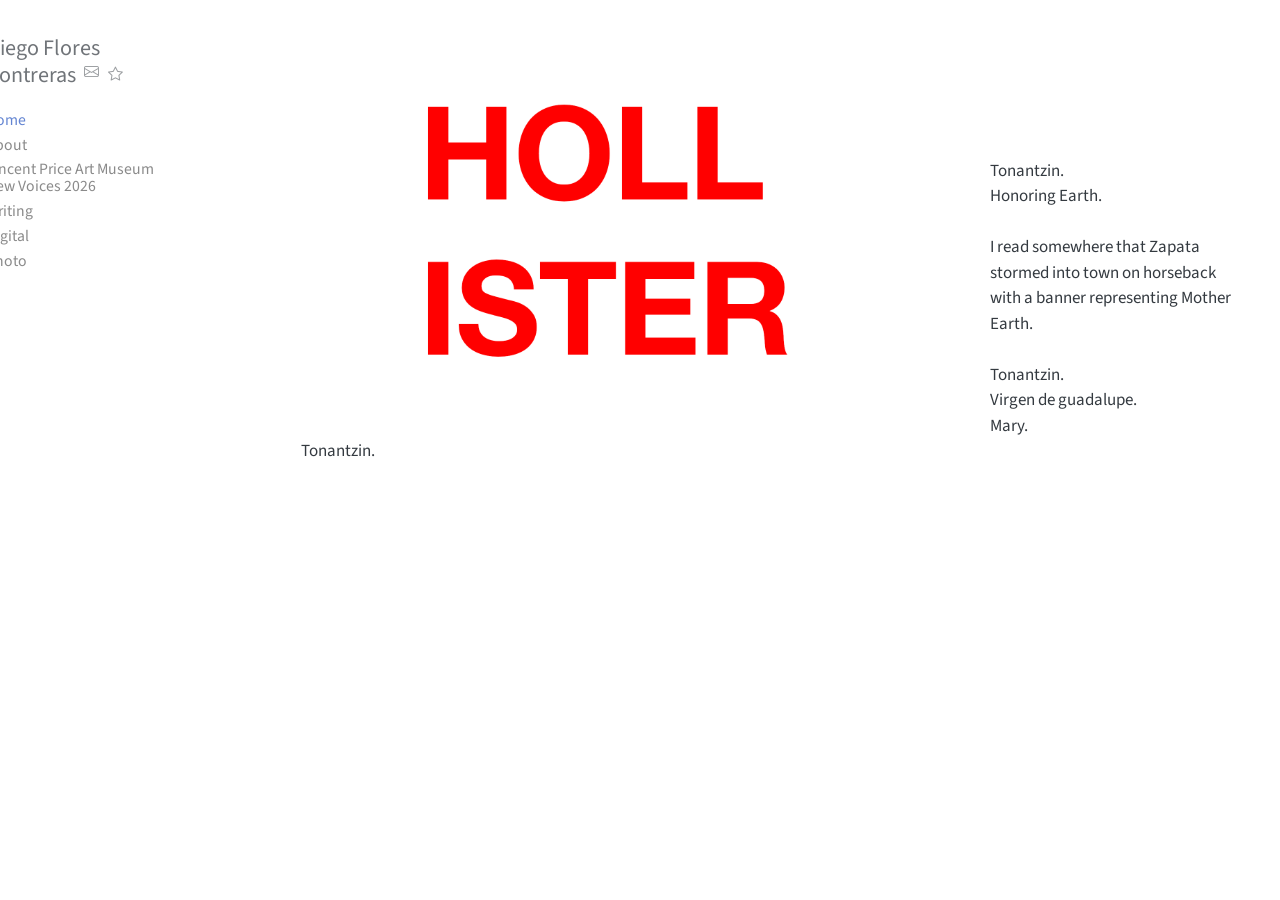
==== index.html @ a330dda3 "Built site for gh-pages" ====
<!DOCTYPE html>
<html xmlns="http://www.w3.org/1999/xhtml" lang="en" xml:lang="en"><head>

<meta charset="utf-8">
<meta name="generator" content="quarto-1.5.57">

<meta name="viewport" content="width=device-width, initial-scale=1.0, user-scalable=yes">


<title>Diego Flores Contreras</title>
<style>
code{white-space: pre-wrap;}
span.smallcaps{font-variant: small-caps;}
div.columns{display: flex; gap: min(4vw, 1.5em);}
div.column{flex: auto; overflow-x: auto;}
div.hanging-indent{margin-left: 1.5em; text-indent: -1.5em;}
ul.task-list{list-style: none;}
ul.task-list li input[type="checkbox"] {
  width: 0.8em;
  margin: 0 0.8em 0.2em -1em; /* quarto-specific, see https://github.com/quarto-dev/quarto-cli/issues/4556 */ 
  vertical-align: middle;
}
</style>


<script src="site_libs/quarto-nav/quarto-nav.js"></script>
<script src="site_libs/quarto-nav/headroom.min.js"></script>
<script src="site_libs/clipboard/clipboard.min.js"></script>
<script src="site_libs/quarto-search/autocomplete.umd.js"></script>
<script src="site_libs/quarto-search/fuse.min.js"></script>
<script src="site_libs/quarto-search/quarto-search.js"></script>
<meta name="quarto:offset" content="./">
<script src="site_libs/quarto-html/quarto.js"></script>
<script src="site_libs/quarto-html/popper.min.js"></script>
<script src="site_libs/quarto-html/tippy.umd.min.js"></script>
<script src="site_libs/quarto-html/anchor.min.js"></script>
<link href="site_libs/quarto-html/tippy.css" rel="stylesheet">
<link href="site_libs/quarto-html/quarto-syntax-highlighting.css" rel="stylesheet" id="quarto-text-highlighting-styles">
<script src="site_libs/bootstrap/bootstrap.min.js"></script>
<link href="site_libs/bootstrap/bootstrap-icons.css" rel="stylesheet">
<link href="site_libs/bootstrap/bootstrap.min.css" rel="stylesheet" id="quarto-bootstrap" data-mode="light">
<script id="quarto-search-options" type="application/json">{
  "location": "sidebar",
  "copy-button": false,
  "collapse-after": 3,
  "panel-placement": "start",
  "type": "textbox",
  "limit": 50,
  "keyboard-shortcut": [
    "f",
    "/",
    "s"
  ],
  "show-item-context": false,
  "language": {
    "search-no-results-text": "No results",
    "search-matching-documents-text": "matching documents",
    "search-copy-link-title": "Copy link to search",
    "search-hide-matches-text": "Hide additional matches",
    "search-more-match-text": "more match in this document",
    "search-more-matches-text": "more matches in this document",
    "search-clear-button-title": "Clear",
    "search-text-placeholder": "",
    "search-detached-cancel-button-title": "Cancel",
    "search-submit-button-title": "Submit",
    "search-label": "Search"
  }
}</script>


</head>

<body class="nav-sidebar floating">

<div id="quarto-search-results"></div>
  <header id="quarto-header" class="headroom fixed-top">
  <nav class="quarto-secondary-nav">
    <div class="container-fluid d-flex">
      <button type="button" class="quarto-btn-toggle btn" data-bs-toggle="collapse" role="button" data-bs-target=".quarto-sidebar-collapse-item" aria-controls="quarto-sidebar" aria-expanded="false" aria-label="Toggle sidebar navigation" onclick="if (window.quartoToggleHeadroom) { window.quartoToggleHeadroom(); }">
        <i class="bi bi-layout-text-sidebar-reverse"></i>
      </button>
        <nav class="quarto-page-breadcrumbs" aria-label="breadcrumb"><ol class="breadcrumb"><li class="breadcrumb-item"><a href="./index.html">Home</a></li></ol></nav>
        <a class="flex-grow-1" role="navigation" data-bs-toggle="collapse" data-bs-target=".quarto-sidebar-collapse-item" aria-controls="quarto-sidebar" aria-expanded="false" aria-label="Toggle sidebar navigation" onclick="if (window.quartoToggleHeadroom) { window.quartoToggleHeadroom(); }">      
        </a>
    </div>
  </nav>
</header>
<!-- content -->
<div id="quarto-content" class="quarto-container page-columns page-rows-contents page-layout-full">
<!-- sidebar -->
  <nav id="quarto-sidebar" class="sidebar collapse collapse-horizontal quarto-sidebar-collapse-item sidebar-navigation floating overflow-auto">
    <div class="pt-lg-2 mt-2 text-left sidebar-header">
    <div class="sidebar-title mb-0 py-0">
      <a href="./">Diego Flores Contreras</a> 
        <div class="sidebar-tools-main">
    <a href="mailto:diegoflores48493@gmail.com" title="" class="quarto-navigation-tool px-1" aria-label=""><i class="bi bi-envelope"></i></a>
    <div class="dropdown">
      <a href="" title="" id="quarto-navigation-tool-dropdown-0" class="quarto-navigation-tool dropdown-toggle px-1" data-bs-toggle="dropdown" aria-expanded="false" role="link" aria-label=""><i class="bi bi-star"></i></a>
      <ul class="dropdown-menu" aria-labelledby="quarto-navigation-tool-dropdown-0">
          <li>
            <a class="dropdown-item sidebar-tools-main-item" href="https://www.river.site">
            River blog
            </a>
          </li>
      </ul>
    </div>
</div>
    </div>
      </div>
    <div class="sidebar-menu-container"> 
    <ul class="list-unstyled mt-1">
        <li class="sidebar-item">
  <div class="sidebar-item-container"> 
  <a href="./index.html" class="sidebar-item-text sidebar-link active">
 <span class="menu-text">Home</span></a>
  </div>
</li>
        <li class="sidebar-item">
  <div class="sidebar-item-container"> 
  <a href="./about.html" class="sidebar-item-text sidebar-link">
 <span class="menu-text">About</span></a>
  </div>
</li>
        <li class="sidebar-item">
  <div class="sidebar-item-container"> 
  <a href="./elac.html" class="sidebar-item-text sidebar-link">
 <span class="menu-text">Vincent Price Art Museum New Voices 2026</span></a>
  </div>
</li>
        <li class="sidebar-item">
  <div class="sidebar-item-container"> 
  <a href="./writings.html" class="sidebar-item-text sidebar-link">
 <span class="menu-text">Writing</span></a>
  </div>
</li>
        <li class="sidebar-item">
  <div class="sidebar-item-container"> 
  <a href="./photoshop.html" class="sidebar-item-text sidebar-link">
 <span class="menu-text">Digital</span></a>
  </div>
</li>
        <li class="sidebar-item">
  <div class="sidebar-item-container"> 
  <a href="./photography.html" class="sidebar-item-text sidebar-link">
 <span class="menu-text">Photo</span></a>
  </div>
</li>
    </ul>
    </div>
</nav>
<div id="quarto-sidebar-glass" class="quarto-sidebar-collapse-item" data-bs-toggle="collapse" data-bs-target=".quarto-sidebar-collapse-item"></div>
<!-- margin-sidebar -->
    
<!-- main -->
<main class="content column-page-right" id="quarto-document-content">




<div class="wrap-img">
<p><img src="images/hollister.png" class="img-fluid" style="width:70.0%"><br>
<br>
<br>
<br>
<br>
Tonantzin.<br>
Honoring Earth.<br>
<br>
I read somewhere that Zapata<br>
stormed into town on horseback<br>
with a banner representing Mother Earth.&nbsp;<br>
<br>
Tonantzin.<br>
Virgen de guadalupe.<br>
Mary.<br>
Tonantzin.<br>
</p>
<p><br>
</p>
</div>



</main> <!-- /main -->
<script id="quarto-html-after-body" type="application/javascript">
window.document.addEventListener("DOMContentLoaded", function (event) {
  const toggleBodyColorMode = (bsSheetEl) => {
    const mode = bsSheetEl.getAttribute("data-mode");
    const bodyEl = window.document.querySelector("body");
    if (mode === "dark") {
      bodyEl.classList.add("quarto-dark");
      bodyEl.classList.remove("quarto-light");
    } else {
      bodyEl.classList.add("quarto-light");
      bodyEl.classList.remove("quarto-dark");
    }
  }
  const toggleBodyColorPrimary = () => {
    const bsSheetEl = window.document.querySelector("link#quarto-bootstrap");
    if (bsSheetEl) {
      toggleBodyColorMode(bsSheetEl);
    }
  }
  toggleBodyColorPrimary();  
  const icon = "";
  const anchorJS = new window.AnchorJS();
  anchorJS.options = {
    placement: 'right',
    icon: icon
  };
  anchorJS.add('.anchored');
  const isCodeAnnotation = (el) => {
    for (const clz of el.classList) {
      if (clz.startsWith('code-annotation-')) {                     
        return true;
      }
    }
    return false;
  }
  const onCopySuccess = function(e) {
    // button target
    const button = e.trigger;
    // don't keep focus
    button.blur();
    // flash "checked"
    button.classList.add('code-copy-button-checked');
    var currentTitle = button.getAttribute("title");
    button.setAttribute("title", "Copied!");
    let tooltip;
    if (window.bootstrap) {
      button.setAttribute("data-bs-toggle", "tooltip");
      button.setAttribute("data-bs-placement", "left");
      button.setAttribute("data-bs-title", "Copied!");
      tooltip = new bootstrap.Tooltip(button, 
        { trigger: "manual", 
          customClass: "code-copy-button-tooltip",
          offset: [0, -8]});
      tooltip.show();    
    }
    setTimeout(function() {
      if (tooltip) {
        tooltip.hide();
        button.removeAttribute("data-bs-title");
        button.removeAttribute("data-bs-toggle");
        button.removeAttribute("data-bs-placement");
      }
      button.setAttribute("title", currentTitle);
      button.classList.remove('code-copy-button-checked');
    }, 1000);
    // clear code selection
    e.clearSelection();
  }
  const getTextToCopy = function(trigger) {
      const codeEl = trigger.previousElementSibling.cloneNode(true);
      for (const childEl of codeEl.children) {
        if (isCodeAnnotation(childEl)) {
          childEl.remove();
        }
      }
      return codeEl.innerText;
  }
  const clipboard = new window.ClipboardJS('.code-copy-button:not([data-in-quarto-modal])', {
    text: getTextToCopy
  });
  clipboard.on('success', onCopySuccess);
  if (window.document.getElementById('quarto-embedded-source-code-modal')) {
    // For code content inside modals, clipBoardJS needs to be initialized with a container option
    // TODO: Check when it could be a function (https://github.com/zenorocha/clipboard.js/issues/860)
    const clipboardModal = new window.ClipboardJS('.code-copy-button[data-in-quarto-modal]', {
      text: getTextToCopy,
      container: window.document.getElementById('quarto-embedded-source-code-modal')
    });
    clipboardModal.on('success', onCopySuccess);
  }
    var localhostRegex = new RegExp(/^(?:http|https):\/\/localhost\:?[0-9]*\//);
    var mailtoRegex = new RegExp(/^mailto:/);
      var filterRegex = new RegExp("https:\/\/diegoflores\.studio");
    var isInternal = (href) => {
        return filterRegex.test(href) || localhostRegex.test(href) || mailtoRegex.test(href);
    }
    // Inspect non-navigation links and adorn them if external
 	var links = window.document.querySelectorAll('a[href]:not(.nav-link):not(.navbar-brand):not(.toc-action):not(.sidebar-link):not(.sidebar-item-toggle):not(.pagination-link):not(.no-external):not([aria-hidden]):not(.dropdown-item):not(.quarto-navigation-tool):not(.about-link)');
    for (var i=0; i<links.length; i++) {
      const link = links[i];
      if (!isInternal(link.href)) {
        // undo the damage that might have been done by quarto-nav.js in the case of
        // links that we want to consider external
        if (link.dataset.originalHref !== undefined) {
          link.href = link.dataset.originalHref;
        }
      }
    }
  function tippyHover(el, contentFn, onTriggerFn, onUntriggerFn) {
    const config = {
      allowHTML: true,
      maxWidth: 500,
      delay: 100,
      arrow: false,
      appendTo: function(el) {
          return el.parentElement;
      },
      interactive: true,
      interactiveBorder: 10,
      theme: 'quarto',
      placement: 'bottom-start',
    };
    if (contentFn) {
      config.content = contentFn;
    }
    if (onTriggerFn) {
      config.onTrigger = onTriggerFn;
    }
    if (onUntriggerFn) {
      config.onUntrigger = onUntriggerFn;
    }
    window.tippy(el, config); 
  }
  const noterefs = window.document.querySelectorAll('a[role="doc-noteref"]');
  for (var i=0; i<noterefs.length; i++) {
    const ref = noterefs[i];
    tippyHover(ref, function() {
      // use id or data attribute instead here
      let href = ref.getAttribute('data-footnote-href') || ref.getAttribute('href');
      try { href = new URL(href).hash; } catch {}
      const id = href.replace(/^#\/?/, "");
      const note = window.document.getElementById(id);
      if (note) {
        return note.innerHTML;
      } else {
        return "";
      }
    });
  }
  const xrefs = window.document.querySelectorAll('a.quarto-xref');
  const processXRef = (id, note) => {
    // Strip column container classes
    const stripColumnClz = (el) => {
      el.classList.remove("page-full", "page-columns");
      if (el.children) {
        for (const child of el.children) {
          stripColumnClz(child);
        }
      }
    }
    stripColumnClz(note)
    if (id === null || id.startsWith('sec-')) {
      // Special case sections, only their first couple elements
      const container = document.createElement("div");
      if (note.children && note.children.length > 2) {
        container.appendChild(note.children[0].cloneNode(true));
        for (let i = 1; i < note.children.length; i++) {
          const child = note.children[i];
          if (child.tagName === "P" && child.innerText === "") {
            continue;
          } else {
            container.appendChild(child.cloneNode(true));
            break;
          }
        }
        if (window.Quarto?.typesetMath) {
          window.Quarto.typesetMath(container);
        }
        return container.innerHTML
      } else {
        if (window.Quarto?.typesetMath) {
          window.Quarto.typesetMath(note);
        }
        return note.innerHTML;
      }
    } else {
      // Remove any anchor links if they are present
      const anchorLink = note.querySelector('a.anchorjs-link');
      if (anchorLink) {
        anchorLink.remove();
      }
      if (window.Quarto?.typesetMath) {
        window.Quarto.typesetMath(note);
      }
      // TODO in 1.5, we should make sure this works without a callout special case
      if (note.classList.contains("callout")) {
        return note.outerHTML;
      } else {
        return note.innerHTML;
      }
    }
  }
  for (var i=0; i<xrefs.length; i++) {
    const xref = xrefs[i];
    tippyHover(xref, undefined, function(instance) {
      instance.disable();
      let url = xref.getAttribute('href');
      let hash = undefined; 
      if (url.startsWith('#')) {
        hash = url;
      } else {
        try { hash = new URL(url).hash; } catch {}
      }
      if (hash) {
        const id = hash.replace(/^#\/?/, "");
        const note = window.document.getElementById(id);
        if (note !== null) {
          try {
            const html = processXRef(id, note.cloneNode(true));
            instance.setContent(html);
          } finally {
            instance.enable();
            instance.show();
          }
        } else {
          // See if we can fetch this
          fetch(url.split('#')[0])
          .then(res => res.text())
          .then(html => {
            const parser = new DOMParser();
            const htmlDoc = parser.parseFromString(html, "text/html");
            const note = htmlDoc.getElementById(id);
            if (note !== null) {
              const html = processXRef(id, note);
              instance.setContent(html);
            } 
          }).finally(() => {
            instance.enable();
            instance.show();
          });
        }
      } else {
        // See if we can fetch a full url (with no hash to target)
        // This is a special case and we should probably do some content thinning / targeting
        fetch(url)
        .then(res => res.text())
        .then(html => {
          const parser = new DOMParser();
          const htmlDoc = parser.parseFromString(html, "text/html");
          const note = htmlDoc.querySelector('main.content');
          if (note !== null) {
            // This should only happen for chapter cross references
            // (since there is no id in the URL)
            // remove the first header
            if (note.children.length > 0 && note.children[0].tagName === "HEADER") {
              note.children[0].remove();
            }
            const html = processXRef(null, note);
            instance.setContent(html);
          } 
        }).finally(() => {
          instance.enable();
          instance.show();
        });
      }
    }, function(instance) {
    });
  }
      let selectedAnnoteEl;
      const selectorForAnnotation = ( cell, annotation) => {
        let cellAttr = 'data-code-cell="' + cell + '"';
        let lineAttr = 'data-code-annotation="' +  annotation + '"';
        const selector = 'span[' + cellAttr + '][' + lineAttr + ']';
        return selector;
      }
      const selectCodeLines = (annoteEl) => {
        const doc = window.document;
        const targetCell = annoteEl.getAttribute("data-target-cell");
        const targetAnnotation = annoteEl.getAttribute("data-target-annotation");
        const annoteSpan = window.document.querySelector(selectorForAnnotation(targetCell, targetAnnotation));
        const lines = annoteSpan.getAttribute("data-code-lines").split(",");
        const lineIds = lines.map((line) => {
          return targetCell + "-" + line;
        })
        let top = null;
        let height = null;
        let parent = null;
        if (lineIds.length > 0) {
            //compute the position of the single el (top and bottom and make a div)
            const el = window.document.getElementById(lineIds[0]);
            top = el.offsetTop;
            height = el.offsetHeight;
            parent = el.parentElement.parentElement;
          if (lineIds.length > 1) {
            const lastEl = window.document.getElementById(lineIds[lineIds.length - 1]);
            const bottom = lastEl.offsetTop + lastEl.offsetHeight;
            height = bottom - top;
          }
          if (top !== null && height !== null && parent !== null) {
            // cook up a div (if necessary) and position it 
            let div = window.document.getElementById("code-annotation-line-highlight");
            if (div === null) {
              div = window.document.createElement("div");
              div.setAttribute("id", "code-annotation-line-highlight");
              div.style.position = 'absolute';
              parent.appendChild(div);
            }
            div.style.top = top - 2 + "px";
            div.style.height = height + 4 + "px";
            div.style.left = 0;
            let gutterDiv = window.document.getElementById("code-annotation-line-highlight-gutter");
            if (gutterDiv === null) {
              gutterDiv = window.document.createElement("div");
              gutterDiv.setAttribute("id", "code-annotation-line-highlight-gutter");
              gutterDiv.style.position = 'absolute';
              const codeCell = window.document.getElementById(targetCell);
              const gutter = codeCell.querySelector('.code-annotation-gutter');
              gutter.appendChild(gutterDiv);
            }
            gutterDiv.style.top = top - 2 + "px";
            gutterDiv.style.height = height + 4 + "px";
          }
          selectedAnnoteEl = annoteEl;
        }
      };
      const unselectCodeLines = () => {
        const elementsIds = ["code-annotation-line-highlight", "code-annotation-line-highlight-gutter"];
        elementsIds.forEach((elId) => {
          const div = window.document.getElementById(elId);
          if (div) {
            div.remove();
          }
        });
        selectedAnnoteEl = undefined;
      };
        // Handle positioning of the toggle
    window.addEventListener(
      "resize",
      throttle(() => {
        elRect = undefined;
        if (selectedAnnoteEl) {
          selectCodeLines(selectedAnnoteEl);
        }
      }, 10)
    );
    function throttle(fn, ms) {
    let throttle = false;
    let timer;
      return (...args) => {
        if(!throttle) { // first call gets through
            fn.apply(this, args);
            throttle = true;
        } else { // all the others get throttled
            if(timer) clearTimeout(timer); // cancel #2
            timer = setTimeout(() => {
              fn.apply(this, args);
              timer = throttle = false;
            }, ms);
        }
      };
    }
      // Attach click handler to the DT
      const annoteDls = window.document.querySelectorAll('dt[data-target-cell]');
      for (const annoteDlNode of annoteDls) {
        annoteDlNode.addEventListener('click', (event) => {
          const clickedEl = event.target;
          if (clickedEl !== selectedAnnoteEl) {
            unselectCodeLines();
            const activeEl = window.document.querySelector('dt[data-target-cell].code-annotation-active');
            if (activeEl) {
              activeEl.classList.remove('code-annotation-active');
            }
            selectCodeLines(clickedEl);
            clickedEl.classList.add('code-annotation-active');
          } else {
            // Unselect the line
            unselectCodeLines();
            clickedEl.classList.remove('code-annotation-active');
          }
        });
      }
  const findCites = (el) => {
    const parentEl = el.parentElement;
    if (parentEl) {
      const cites = parentEl.dataset.cites;
      if (cites) {
        return {
          el,
          cites: cites.split(' ')
        };
      } else {
        return findCites(el.parentElement)
      }
    } else {
      return undefined;
    }
  };
  var bibliorefs = window.document.querySelectorAll('a[role="doc-biblioref"]');
  for (var i=0; i<bibliorefs.length; i++) {
    const ref = bibliorefs[i];
    const citeInfo = findCites(ref);
    if (citeInfo) {
      tippyHover(citeInfo.el, function() {
        var popup = window.document.createElement('div');
        citeInfo.cites.forEach(function(cite) {
          var citeDiv = window.document.createElement('div');
          citeDiv.classList.add('hanging-indent');
          citeDiv.classList.add('csl-entry');
          var biblioDiv = window.document.getElementById('ref-' + cite);
          if (biblioDiv) {
            citeDiv.innerHTML = biblioDiv.innerHTML;
          }
          popup.appendChild(citeDiv);
        });
        return popup.innerHTML;
      });
    }
  }
});
</script>
</div> <!-- /content -->




</body></html>
---- site_libs/quarto-html/tippy.css ----
.tippy-box[data-animation=fade][data-state=hidden]{opacity:0}[data-tippy-root]{max-width:calc(100vw - 10px)}.tippy-box{position:relative;background-color:#333;color:#fff;border-radius:4px;font-size:14px;line-height:1.4;white-space:normal;outline:0;transition-property:transform,visibility,opacity}.tippy-box[data-placement^=top]>.tippy-arrow{bottom:0}.tippy-box[data-placement^=top]>.tippy-arrow:before{bottom:-7px;left:0;border-width:8px 8px 0;border-top-color:initial;transform-origin:center top}.tippy-box[data-placement^=bottom]>.tippy-arrow{top:0}.tippy-box[data-placement^=bottom]>.tippy-arrow:before{top:-7px;left:0;border-width:0 8px 8px;border-bottom-color:initial;transform-origin:center bottom}.tippy-box[data-placement^=left]>.tippy-arrow{right:0}.tippy-box[data-placement^=left]>.tippy-arrow:before{border-width:8px 0 8px 8px;border-left-color:initial;right:-7px;transform-origin:center left}.tippy-box[data-placement^=right]>.tippy-arrow{left:0}.tippy-box[data-placement^=right]>.tippy-arrow:before{left:-7px;border-width:8px 8px 8px 0;border-right-color:initial;transform-origin:center right}.tippy-box[data-inertia][data-state=visible]{transition-timing-function:cubic-bezier(.54,1.5,.38,1.11)}.tippy-arrow{width:16px;height:16px;color:#333}.tippy-arrow:before{content:"";position:absolute;border-color:transparent;border-style:solid}.tippy-content{position:relative;padding:5px 9px;z-index:1}
---- site_libs/quarto-html/quarto-syntax-highlighting.css ----
/* quarto syntax highlight colors */
:root {
  --quarto-hl-ot-color: #003B4F;
  --quarto-hl-at-color: #657422;
  --quarto-hl-ss-color: #20794D;
  --quarto-hl-an-color: #5E5E5E;
  --quarto-hl-fu-color: #4758AB;
  --quarto-hl-st-color: #20794D;
  --quarto-hl-cf-color: #003B4F;
  --quarto-hl-op-color: #5E5E5E;
  --quarto-hl-er-color: #AD0000;
  --quarto-hl-bn-color: #AD0000;
  --quarto-hl-al-color: #AD0000;
  --quarto-hl-va-color: #111111;
  --quarto-hl-bu-color: inherit;
  --quarto-hl-ex-color: inherit;
  --quarto-hl-pp-color: #AD0000;
  --quarto-hl-in-color: #5E5E5E;
  --quarto-hl-vs-color: #20794D;
  --quarto-hl-wa-color: #5E5E5E;
  --quarto-hl-do-color: #5E5E5E;
  --quarto-hl-im-color: #00769E;
  --quarto-hl-ch-color: #20794D;
  --quarto-hl-dt-color: #AD0000;
  --quarto-hl-fl-color: #AD0000;
  --quarto-hl-co-color: #5E5E5E;
  --quarto-hl-cv-color: #5E5E5E;
  --quarto-hl-cn-color: #8f5902;
  --quarto-hl-sc-color: #5E5E5E;
  --quarto-hl-dv-color: #AD0000;
  --quarto-hl-kw-color: #003B4F;
}

/* other quarto variables */
:root {
  --quarto-font-monospace: SFMono-Regular, Menlo, Monaco, Consolas, "Liberation Mono", "Courier New", monospace;
}

pre > code.sourceCode > span {
  color: #003B4F;
}

code span {
  color: #003B4F;
}

code.sourceCode > span {
  color: #003B4F;
}

div.sourceCode,
div.sourceCode pre.sourceCode {
  color: #003B4F;
}

code span.ot {
  color: #003B4F;
  font-style: inherit;
}

code span.at {
  color: #657422;
  font-style: inherit;
}

code span.ss {
  color: #20794D;
  font-style: inherit;
}

code span.an {
  color: #5E5E5E;
  font-style: inherit;
}

code span.fu {
  color: #4758AB;
  font-style: inherit;
}

code span.st {
  color: #20794D;
  font-style: inherit;
}

code span.cf {
  color: #003B4F;
  font-weight: bold;
  font-style: inherit;
}

code span.op {
  color: #5E5E5E;
  font-style: inherit;
}

code span.er {
  color: #AD0000;
  font-style: inherit;
}

code span.bn {
  color: #AD0000;
  font-style: inherit;
}

code span.al {
  color: #AD0000;
  font-style: inherit;
}

code span.va {
  color: #111111;
  font-style: inherit;
}

code span.bu {
  font-style: inherit;
}

code span.ex {
  font-style: inherit;
}

code span.pp {
  color: #AD0000;
  font-style: inherit;
}

code span.in {
  color: #5E5E5E;
  font-style: inherit;
}

code span.vs {
  color: #20794D;
  font-style: inherit;
}

code span.wa {
  color: #5E5E5E;
  font-style: italic;
}

code span.do {
  color: #5E5E5E;
  font-style: italic;
}

code span.im {
  color: #00769E;
  font-style: inherit;
}

code span.ch {
  color: #20794D;
  font-style: inherit;
}

code span.dt {
  color: #AD0000;
  font-style: inherit;
}

code span.fl {
  color: #AD0000;
  font-style: inherit;
}

code span.co {
  color: #5E5E5E;
  font-style: inherit;
}

code span.cv {
  color: #5E5E5E;
  font-style: italic;
}

code span.cn {
  color: #8f5902;
  font-style: inherit;
}

code span.sc {
  color: #5E5E5E;
  font-style: inherit;
}

code span.dv {
  color: #AD0000;
  font-style: inherit;
}

code span.kw {
  color: #003B4F;
  font-weight: bold;
  font-style: inherit;
}

.prevent-inlining {
  content: "</";
}

/*# sourceMappingURL=debc5d5d77c3f9108843748ff7464032.css.map */
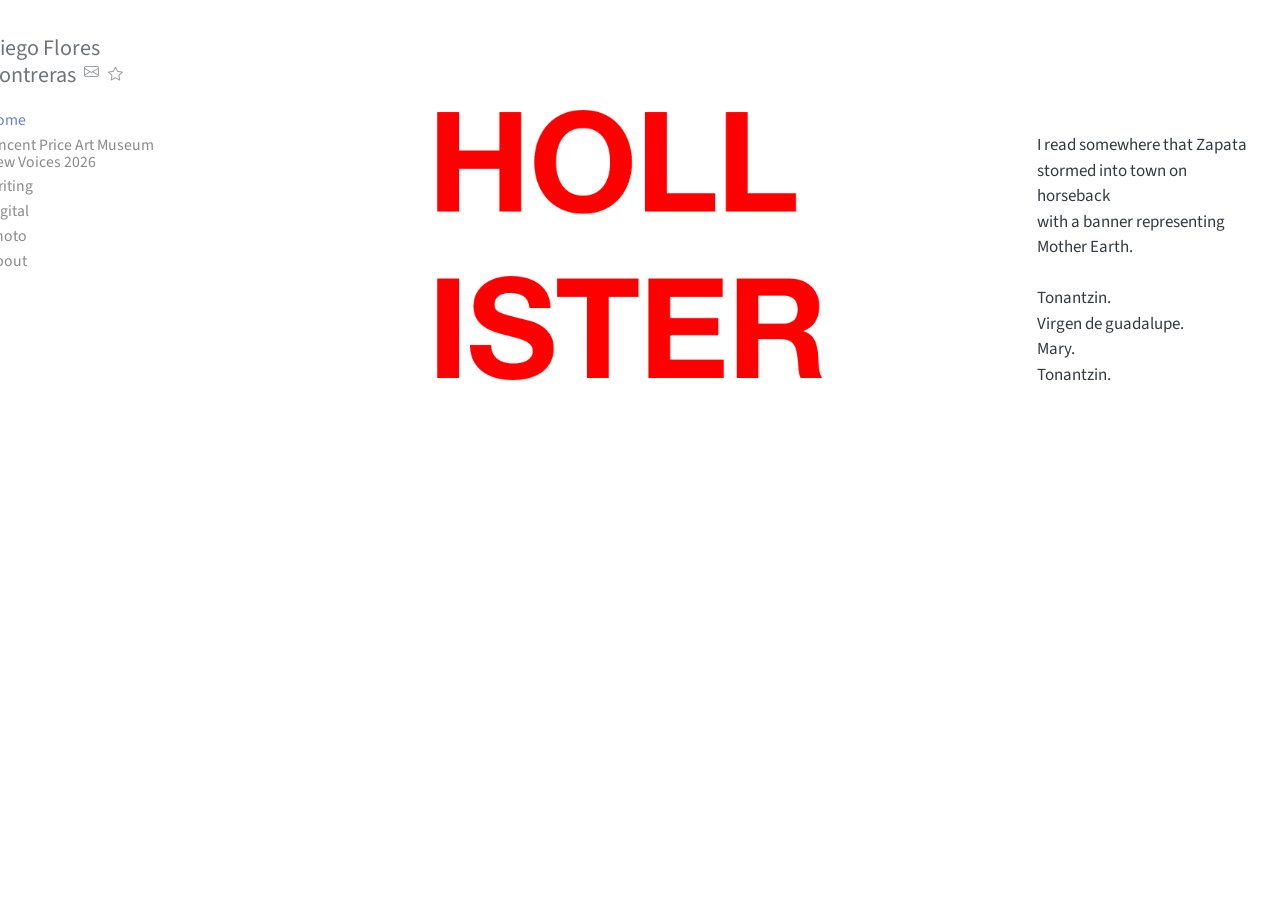
==== commit 35bfc304: "Built site for gh-pages" ====
--- a/index.html
+++ b/index.html
@@ -117,12 +117,6 @@
 </li>
         <li class="sidebar-item">
   <div class="sidebar-item-container"> 
-  <a href="./about.html" class="sidebar-item-text sidebar-link">
- <span class="menu-text">About</span></a>
-  </div>
-</li>
-        <li class="sidebar-item">
-  <div class="sidebar-item-container"> 
   <a href="./elac.html" class="sidebar-item-text sidebar-link">
  <span class="menu-text">Vincent Price Art Museum New Voices 2026</span></a>
   </div>
@@ -145,6 +139,12 @@
  <span class="menu-text">Photo</span></a>
   </div>
 </li>
+        <li class="sidebar-item">
+  <div class="sidebar-item-container"> 
+  <a href="./about.html" class="sidebar-item-text sidebar-link">
+ <span class="menu-text">About</span></a>
+  </div>
+</li>
     </ul>
     </div>
 </nav>
@@ -158,17 +158,13 @@
 
 
 <div class="wrap-img">
-<p><img src="images/hollister.png" class="img-fluid" style="width:70.0%"><br>
+<p><img src="images/hollister.png" class="img-fluid" style="width:75.0%"><br>
 <br>
 <br>
 <br>
-<br>
-Tonantzin.<br>
-Honoring Earth.<br>
-<br>
 I read somewhere that Zapata<br>
 stormed into town on horseback<br>
-with a banner representing Mother Earth.&nbsp;<br>
+with a banner representing Mother Earth.<br>
 <br>
 Tonantzin.<br>
 Virgen de guadalupe.<br>
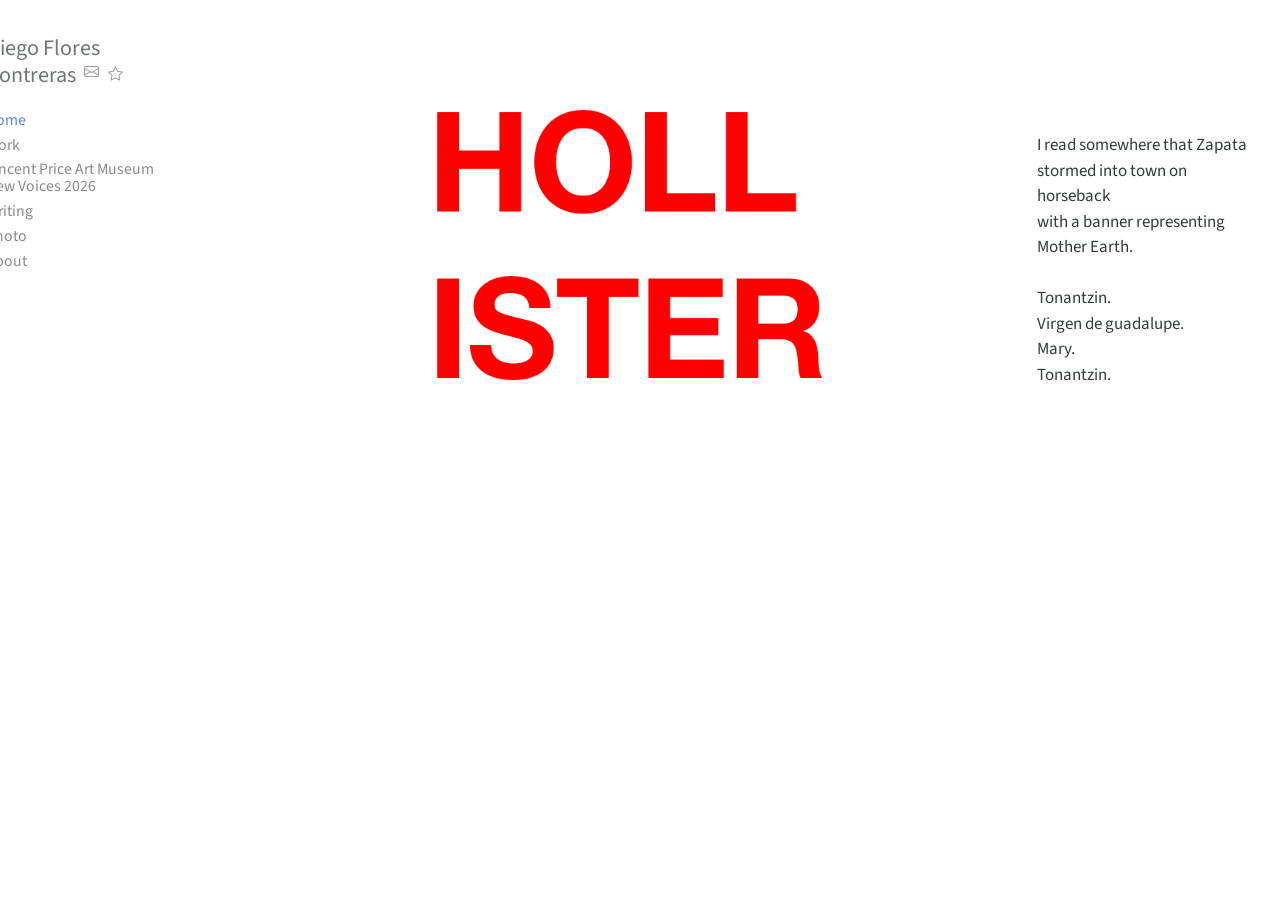
==== commit 9e836d19: "Built site for gh-pages" ====
--- a/index.html
+++ b/index.html
@@ -117,6 +117,12 @@
 </li>
         <li class="sidebar-item">
   <div class="sidebar-item-container"> 
+  <a href="./art.html" class="sidebar-item-text sidebar-link">
+ <span class="menu-text">Work</span></a>
+  </div>
+</li>
+        <li class="sidebar-item">
+  <div class="sidebar-item-container"> 
   <a href="./elac.html" class="sidebar-item-text sidebar-link">
  <span class="menu-text">Vincent Price Art Museum New Voices 2026</span></a>
   </div>
@@ -125,12 +131,6 @@
   <div class="sidebar-item-container"> 
   <a href="./writings.html" class="sidebar-item-text sidebar-link">
  <span class="menu-text">Writing</span></a>
-  </div>
-</li>
-        <li class="sidebar-item">
-  <div class="sidebar-item-container"> 
-  <a href="./photoshop.html" class="sidebar-item-text sidebar-link">
- <span class="menu-text">Digital</span></a>
   </div>
 </li>
         <li class="sidebar-item">
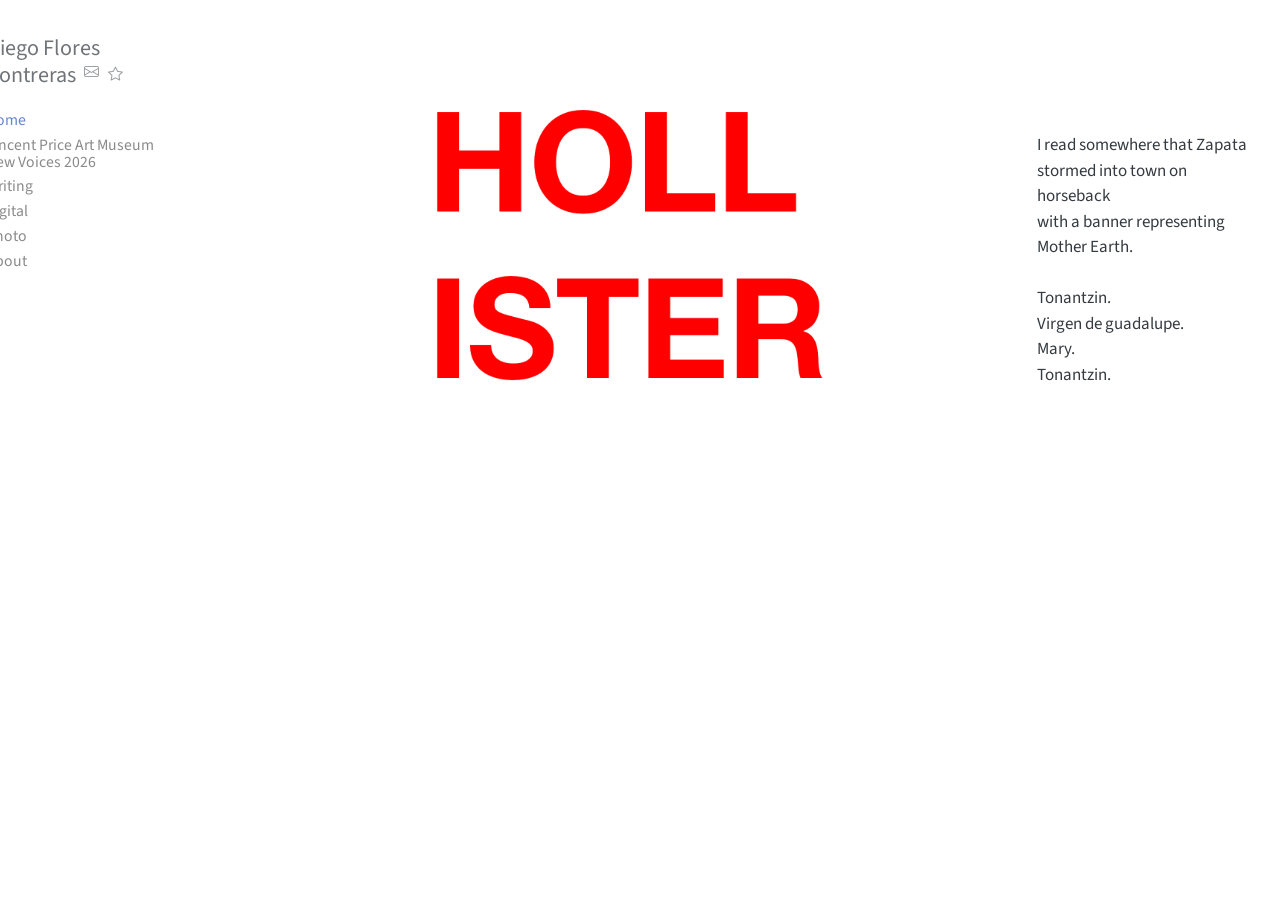
==== commit d2f7f3b7: "Built site for gh-pages" ====
--- a/index.html
+++ b/index.html
@@ -117,12 +117,6 @@
 </li>
         <li class="sidebar-item">
   <div class="sidebar-item-container"> 
-  <a href="./art.html" class="sidebar-item-text sidebar-link">
- <span class="menu-text">Work</span></a>
-  </div>
-</li>
-        <li class="sidebar-item">
-  <div class="sidebar-item-container"> 
   <a href="./elac.html" class="sidebar-item-text sidebar-link">
  <span class="menu-text">Vincent Price Art Museum New Voices 2026</span></a>
   </div>
@@ -131,6 +125,12 @@
   <div class="sidebar-item-container"> 
   <a href="./writings.html" class="sidebar-item-text sidebar-link">
  <span class="menu-text">Writing</span></a>
+  </div>
+</li>
+        <li class="sidebar-item">
+  <div class="sidebar-item-container"> 
+  <a href="./photoshop.html" class="sidebar-item-text sidebar-link">
+ <span class="menu-text">digital</span></a>
   </div>
 </li>
         <li class="sidebar-item">
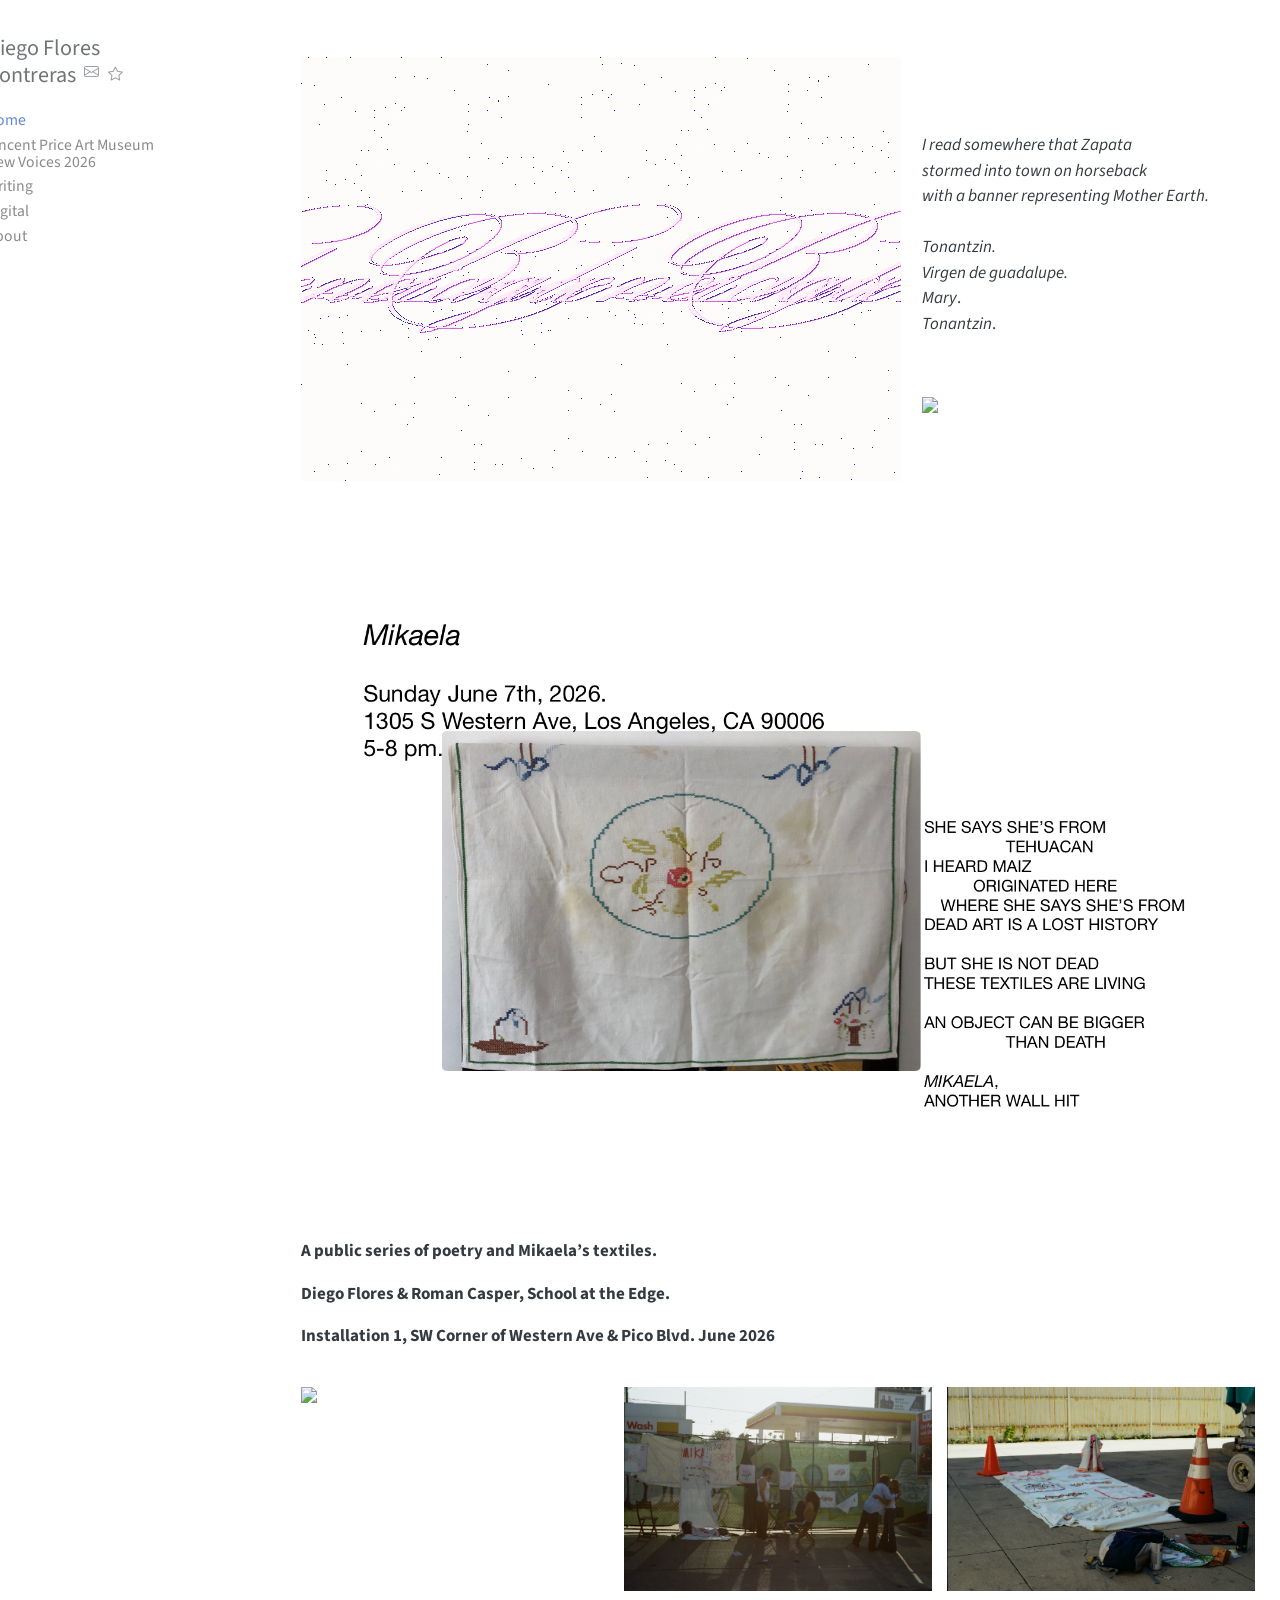
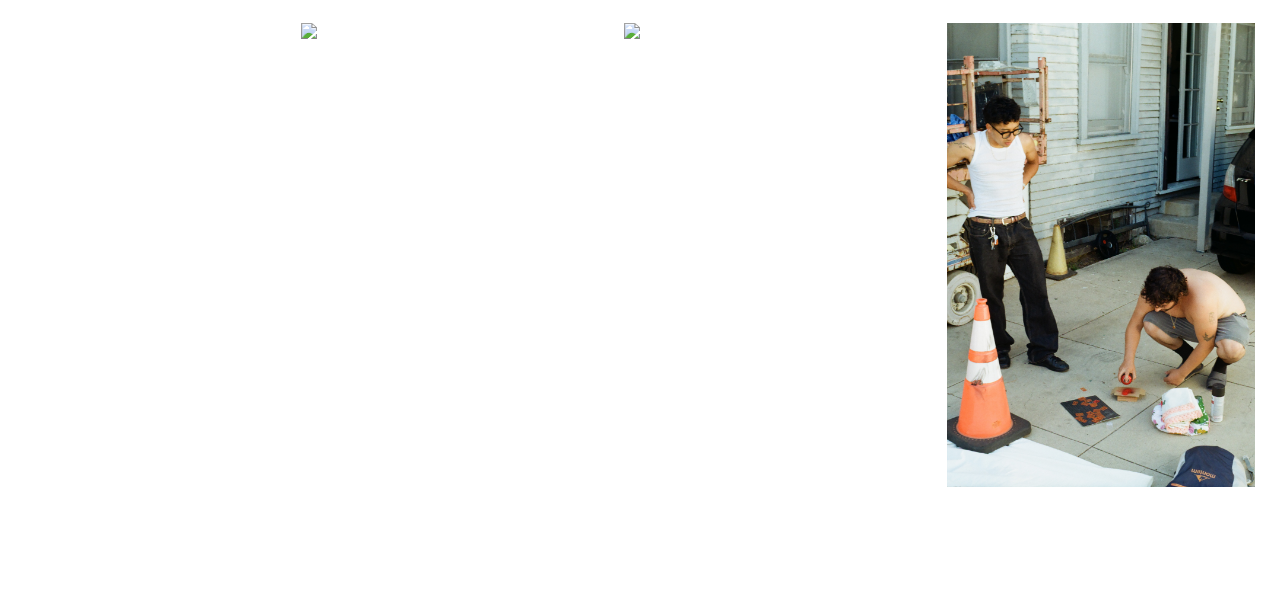
==== commit be11293f: "Built site for gh-pages" ====
--- a/index.html
+++ b/index.html
@@ -39,6 +39,9 @@
 <script src="site_libs/bootstrap/bootstrap.min.js"></script>
 <link href="site_libs/bootstrap/bootstrap-icons.css" rel="stylesheet">
 <link href="site_libs/bootstrap/bootstrap.min.css" rel="stylesheet" id="quarto-bootstrap" data-mode="light">
+<script src="site_libs/quarto-contrib/glightbox/glightbox.min.js"></script>
+<link href="site_libs/quarto-contrib/glightbox/glightbox.min.css" rel="stylesheet">
+<link href="site_libs/quarto-contrib/glightbox/lightbox.css" rel="stylesheet">
 <script id="quarto-search-options" type="application/json">{
   "location": "sidebar",
   "copy-button": false,
@@ -130,13 +133,7 @@
         <li class="sidebar-item">
   <div class="sidebar-item-container"> 
   <a href="./photoshop.html" class="sidebar-item-text sidebar-link">
- <span class="menu-text">digital</span></a>
-  </div>
-</li>
-        <li class="sidebar-item">
-  <div class="sidebar-item-container"> 
-  <a href="./photography.html" class="sidebar-item-text sidebar-link">
- <span class="menu-text">Photo</span></a>
+ <span class="menu-text">Digital</span></a>
   </div>
 </li>
         <li class="sidebar-item">
@@ -158,21 +155,48 @@
 
 
 <div class="wrap-img">
-<p><img src="images/hollister.png" class="img-fluid" style="width:75.0%"><br>
+<p><br>
+<img src="images/recolor_rep3_fe75ec_00278a.png" class="img-fluid"><br>
 <br>
 <br>
+<em>I read somewhere that Zapata</em><br>
+<em>stormed into town on horseback</em><br>
+<em>with a banner representing Mother Earth.</em><br>
 <br>
-I read somewhere that Zapata<br>
-stormed into town on horseback<br>
-with a banner representing Mother Earth.<br>
-<br>
-Tonantzin.<br>
-Virgen de guadalupe.<br>
-Mary.<br>
-Tonantzin.<br>
+<em>Tonantzin.</em><br>
+<em>Virgen de guadalupe.</em><br>
+<em>Mary</em>.<br>
+<em>Tonantzin</em>.<br>
 </p>
 <p><br>
 </p>
+</div>
+<p><a href=".png" class="lightbox" data-gallery="quarto-lightbox-gallery-1"><img src=".png" class="img-fluid"></a></p>
+<div>
+<p><a href="images/mika.png" class="lightbox" data-gallery="quarto-lightbox-gallery-2"><img src="images/mika.png" class="img-fluid"></a></p>
+</div>
+<p><strong>A public series of poetry and Mikaela’s textiles.</strong></p>
+<p><strong>Diego Flores &amp; Roman Casper, School at the Edge.</strong></p>
+<p><strong>Installation 1, SW Corner of Western Ave &amp; Pico Blvd. June 2026</strong></p>
+<div class="tt-grid">
+<div class="post">
+<p><a href="images/m3.jpg" class="lightbox" data-gallery="quarto-lightbox-gallery-3"><img src="images/m3.jpg" class="img-fluid"></a></p>
+</div>
+<div class="post">
+<p><a href="images/m5.jpg" class="lightbox" data-gallery="quarto-lightbox-gallery-4"><img src="images/m5.jpg" class="img-fluid"></a></p>
+</div>
+<div class="post">
+<p><a href="images/m6.jpg" class="lightbox" data-gallery="quarto-lightbox-gallery-5"><img src="images/m6.jpg" class="img-fluid"></a></p>
+</div>
+<div class="post">
+<p><a href="images/m1.jpg" class="lightbox" data-gallery="quarto-lightbox-gallery-6"><img src="images/m1.jpg" class="img-fluid"></a></p>
+</div>
+<div class="post">
+<p><a href="images/m2.jpg" class="lightbox" data-gallery="quarto-lightbox-gallery-7"><img src="images/m2.jpg" class="img-fluid"></a></p>
+</div>
+<div class="post">
+<p><a href="images/m4.jpg" class="lightbox" data-gallery="quarto-lightbox-gallery-8"><img src="images/m4.jpg" class="img-fluid"></a></p>
+</div>
 </div>
 
 
@@ -599,6 +623,38 @@
 });
 </script>
 </div> <!-- /content -->
+<script>var lightboxQuarto = GLightbox({"openEffect":"zoom","closeEffect":"zoom","selector":".lightbox","descPosition":"bottom","loop":false});
+(function() {
+  let previousOnload = window.onload;
+  window.onload = () => {
+    if (previousOnload) {
+      previousOnload();
+    }
+    lightboxQuarto.on('slide_before_load', (data) => {
+      const { slideIndex, slideNode, slideConfig, player, trigger } = data;
+      const href = trigger.getAttribute('href');
+      if (href !== null) {
+        const imgEl = window.document.querySelector(`a[href="${href}"] img`);
+        if (imgEl !== null) {
+          const srcAttr = imgEl.getAttribute("src");
+          if (srcAttr && srcAttr.startsWith("data:")) {
+            slideConfig.href = srcAttr;
+          }
+        }
+      } 
+    });
+  
+    lightboxQuarto.on('slide_after_load', (data) => {
+      const { slideIndex, slideNode, slideConfig, player, trigger } = data;
+      if (window.Quarto?.typesetMath) {
+        window.Quarto.typesetMath(slideNode);
+      }
+    });
+  
+  };
+  
+})();
+          </script>
 
 
 
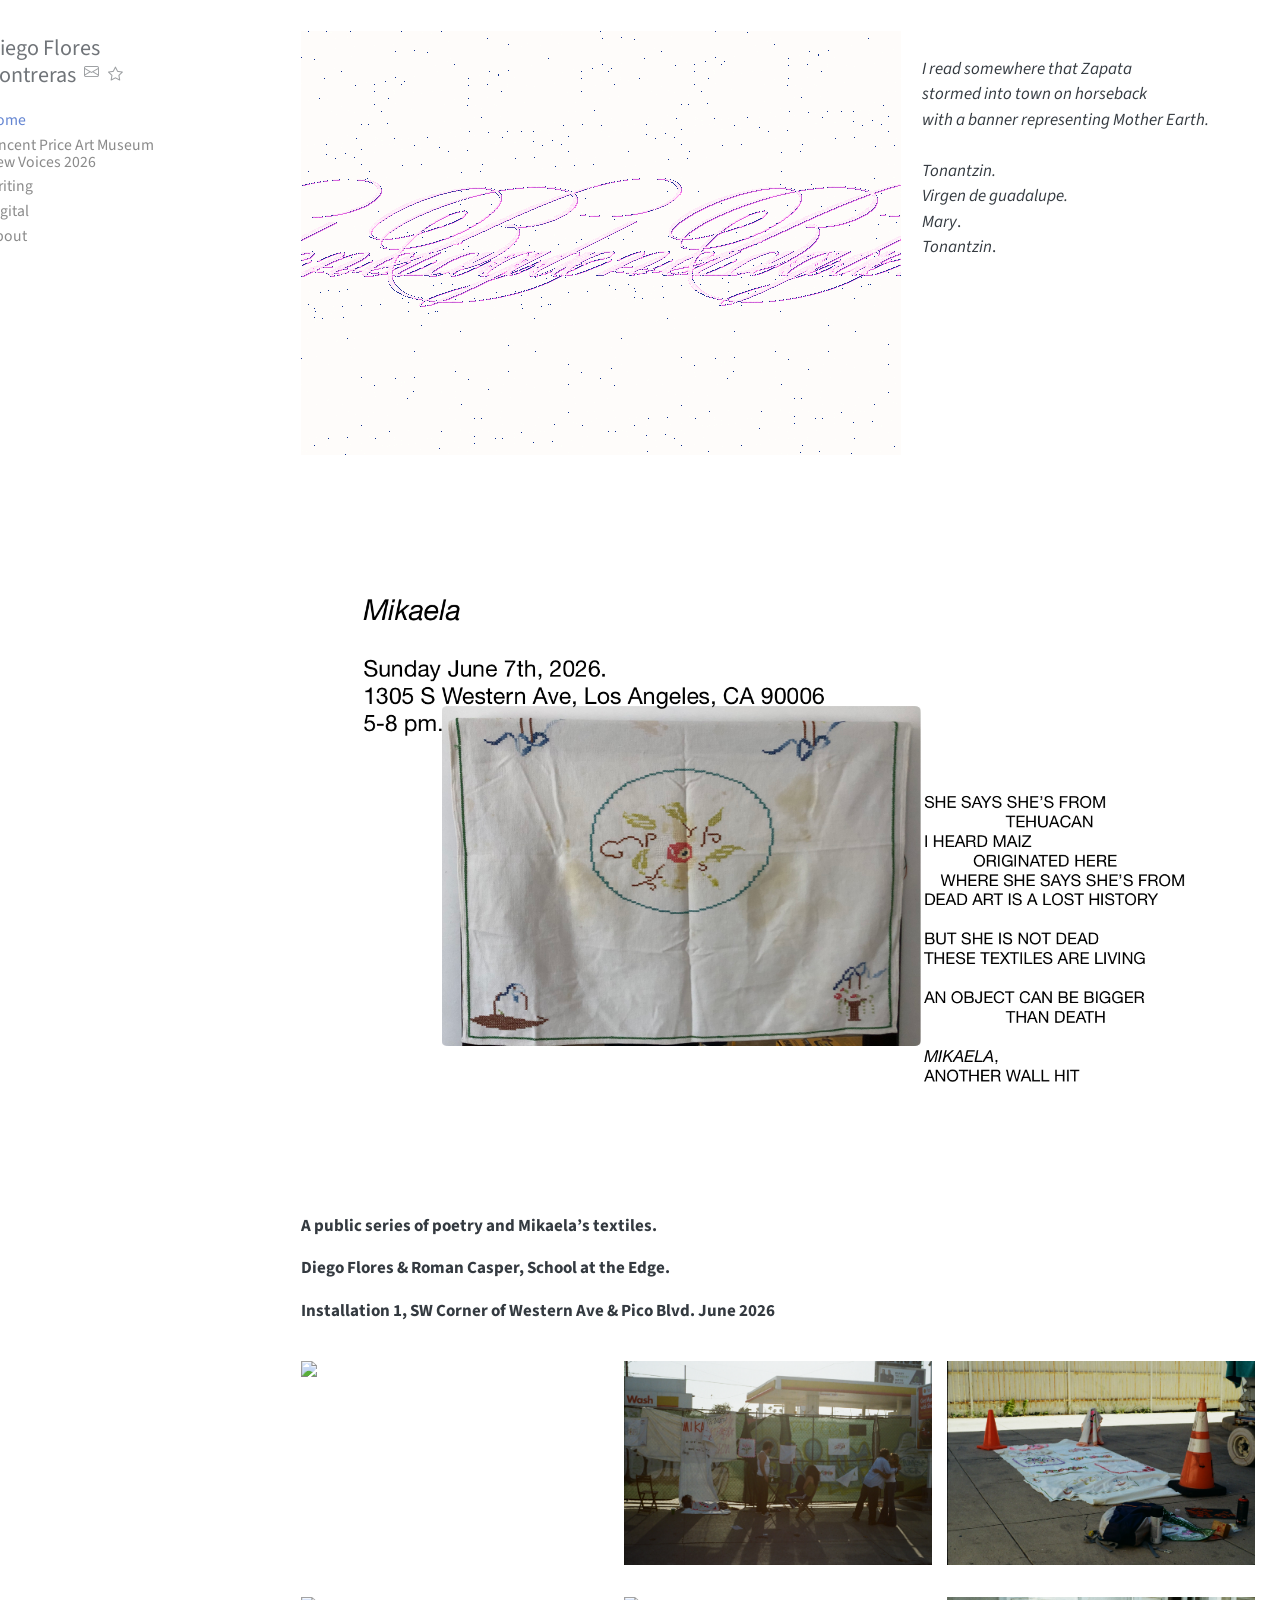
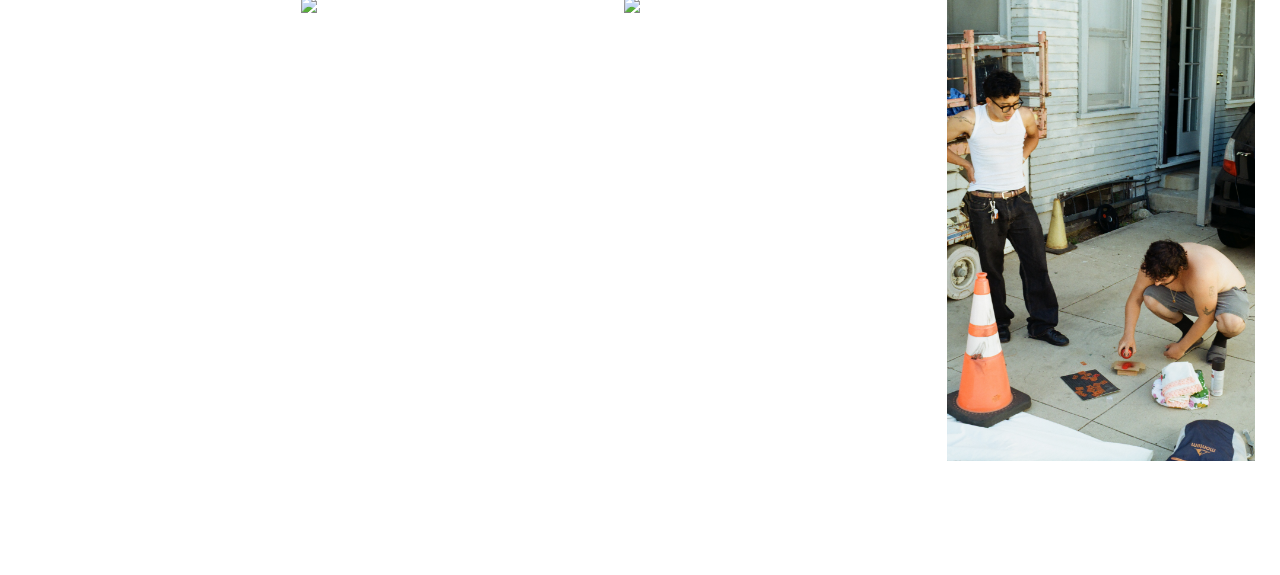
==== commit 9a5c4760: "Built site for gh-pages" ====
--- a/index.html
+++ b/index.html
@@ -155,10 +155,7 @@
 
 
 <div class="wrap-img">
-<p><br>
-<img src="images/recolor_rep3_fe75ec_00278a.png" class="img-fluid"><br>
-<br>
-<br>
+<p><img src="images/recolor_rep3_fe75ec_00278a.png" class="img-fluid"><br>
 <em>I read somewhere that Zapata</em><br>
 <em>stormed into town on horseback</em><br>
 <em>with a banner representing Mother Earth.</em><br>
@@ -166,36 +163,32 @@
 <em>Tonantzin.</em><br>
 <em>Virgen de guadalupe.</em><br>
 <em>Mary</em>.<br>
-<em>Tonantzin</em>.<br>
-</p>
-<p><br>
-</p>
-</div>
-<p><a href=".png" class="lightbox" data-gallery="quarto-lightbox-gallery-1"><img src=".png" class="img-fluid"></a></p>
+<em>Tonantzin</em>.</p>
+</div>
 <div>
-<p><a href="images/mika.png" class="lightbox" data-gallery="quarto-lightbox-gallery-2"><img src="images/mika.png" class="img-fluid"></a></p>
+<p><a href="images/mika.png" class="lightbox" data-gallery="quarto-lightbox-gallery-1"><img src="images/mika.png" class="img-fluid"></a></p>
 </div>
 <p><strong>A public series of poetry and Mikaela’s textiles.</strong></p>
 <p><strong>Diego Flores &amp; Roman Casper, School at the Edge.</strong></p>
 <p><strong>Installation 1, SW Corner of Western Ave &amp; Pico Blvd. June 2026</strong></p>
 <div class="tt-grid">
 <div class="post">
-<p><a href="images/m3.jpg" class="lightbox" data-gallery="quarto-lightbox-gallery-3"><img src="images/m3.jpg" class="img-fluid"></a></p>
+<p><a href="images/m3.jpg" class="lightbox" data-gallery="quarto-lightbox-gallery-2"><img src="images/m3.jpg" class="img-fluid"></a></p>
 </div>
 <div class="post">
-<p><a href="images/m5.jpg" class="lightbox" data-gallery="quarto-lightbox-gallery-4"><img src="images/m5.jpg" class="img-fluid"></a></p>
+<p><a href="images/m5.jpg" class="lightbox" data-gallery="quarto-lightbox-gallery-3"><img src="images/m5.jpg" class="img-fluid"></a></p>
 </div>
 <div class="post">
-<p><a href="images/m6.jpg" class="lightbox" data-gallery="quarto-lightbox-gallery-5"><img src="images/m6.jpg" class="img-fluid"></a></p>
+<p><a href="images/m6.jpg" class="lightbox" data-gallery="quarto-lightbox-gallery-4"><img src="images/m6.jpg" class="img-fluid"></a></p>
 </div>
 <div class="post">
-<p><a href="images/m1.jpg" class="lightbox" data-gallery="quarto-lightbox-gallery-6"><img src="images/m1.jpg" class="img-fluid"></a></p>
+<p><a href="images/m1.jpg" class="lightbox" data-gallery="quarto-lightbox-gallery-5"><img src="images/m1.jpg" class="img-fluid"></a></p>
 </div>
 <div class="post">
-<p><a href="images/m2.jpg" class="lightbox" data-gallery="quarto-lightbox-gallery-7"><img src="images/m2.jpg" class="img-fluid"></a></p>
+<p><a href="images/m2.jpg" class="lightbox" data-gallery="quarto-lightbox-gallery-6"><img src="images/m2.jpg" class="img-fluid"></a></p>
 </div>
 <div class="post">
-<p><a href="images/m4.jpg" class="lightbox" data-gallery="quarto-lightbox-gallery-8"><img src="images/m4.jpg" class="img-fluid"></a></p>
+<p><a href="images/m4.jpg" class="lightbox" data-gallery="quarto-lightbox-gallery-7"><img src="images/m4.jpg" class="img-fluid"></a></p>
 </div>
 </div>
 
@@ -623,7 +616,7 @@
 });
 </script>
 </div> <!-- /content -->
-<script>var lightboxQuarto = GLightbox({"openEffect":"zoom","closeEffect":"zoom","selector":".lightbox","descPosition":"bottom","loop":false});
+<script>var lightboxQuarto = GLightbox({"closeEffect":"zoom","descPosition":"bottom","selector":".lightbox","openEffect":"zoom","loop":false});
 (function() {
   let previousOnload = window.onload;
   window.onload = () => {
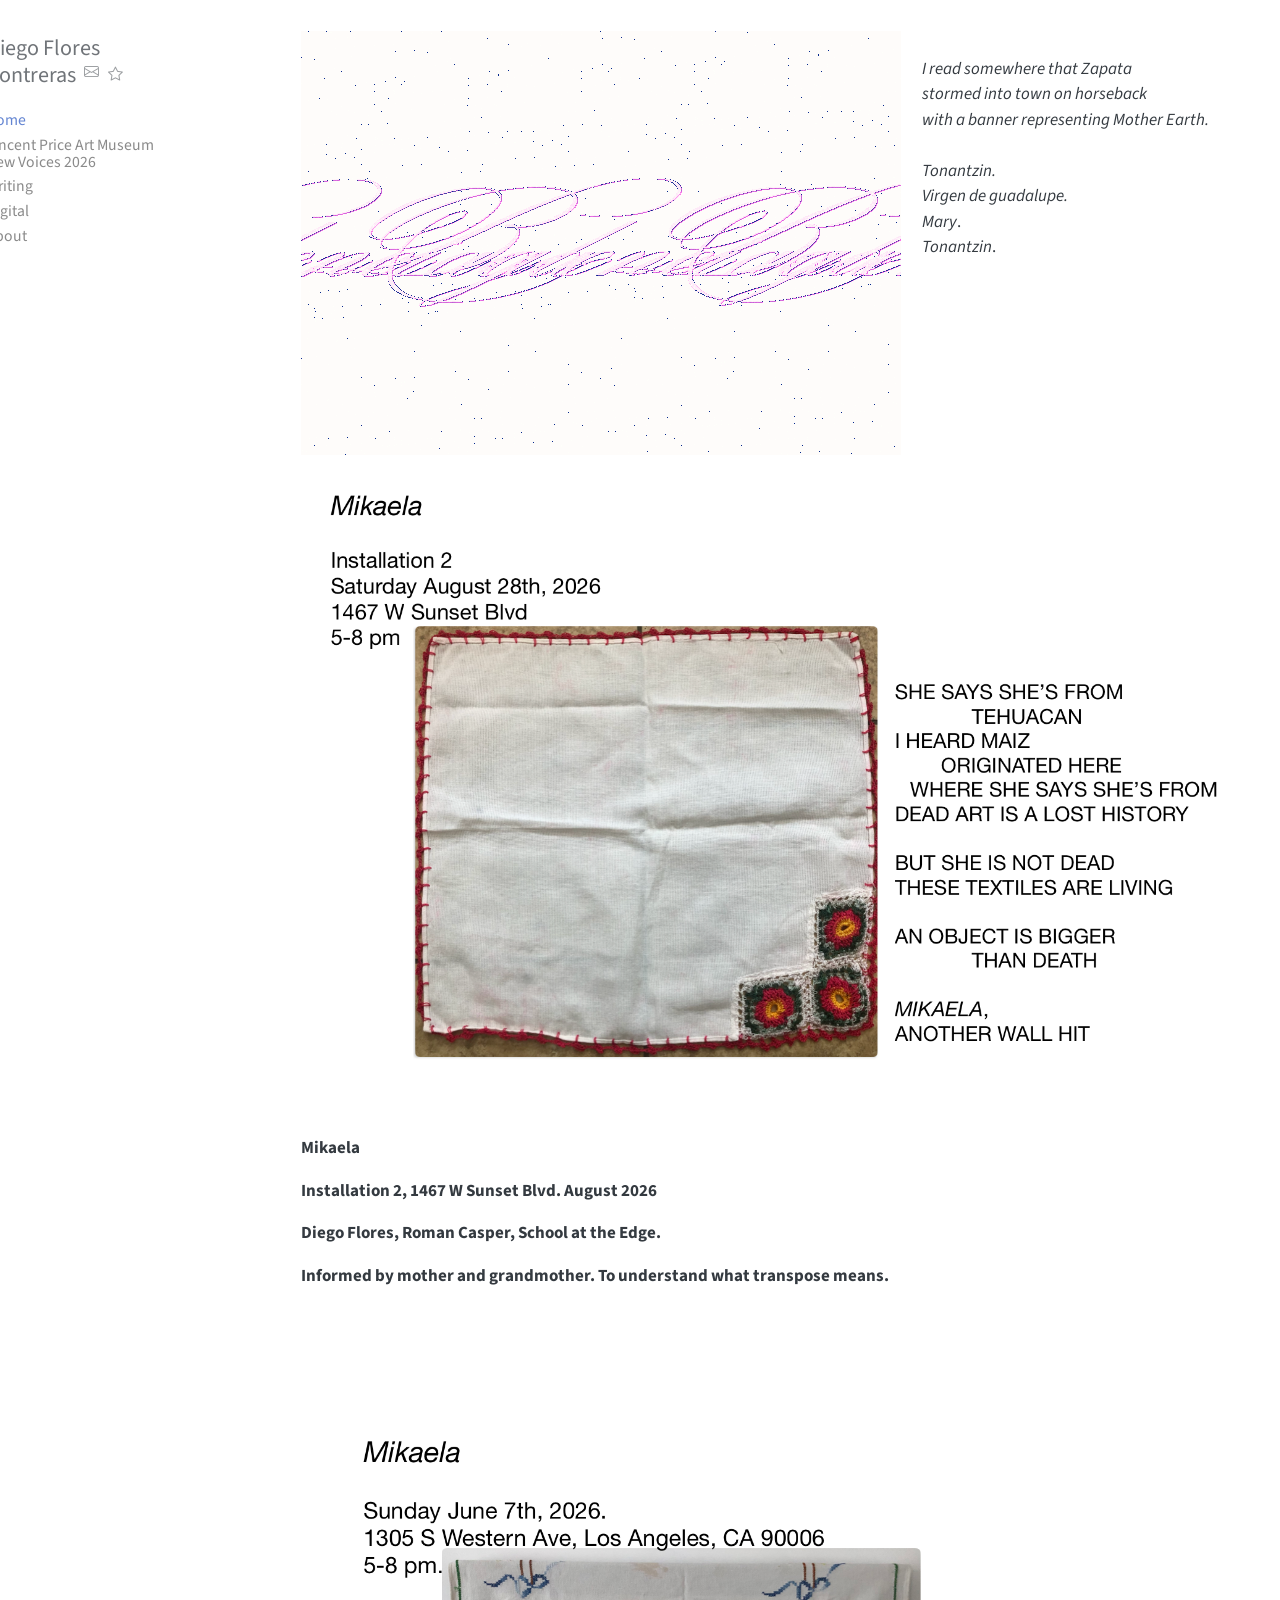
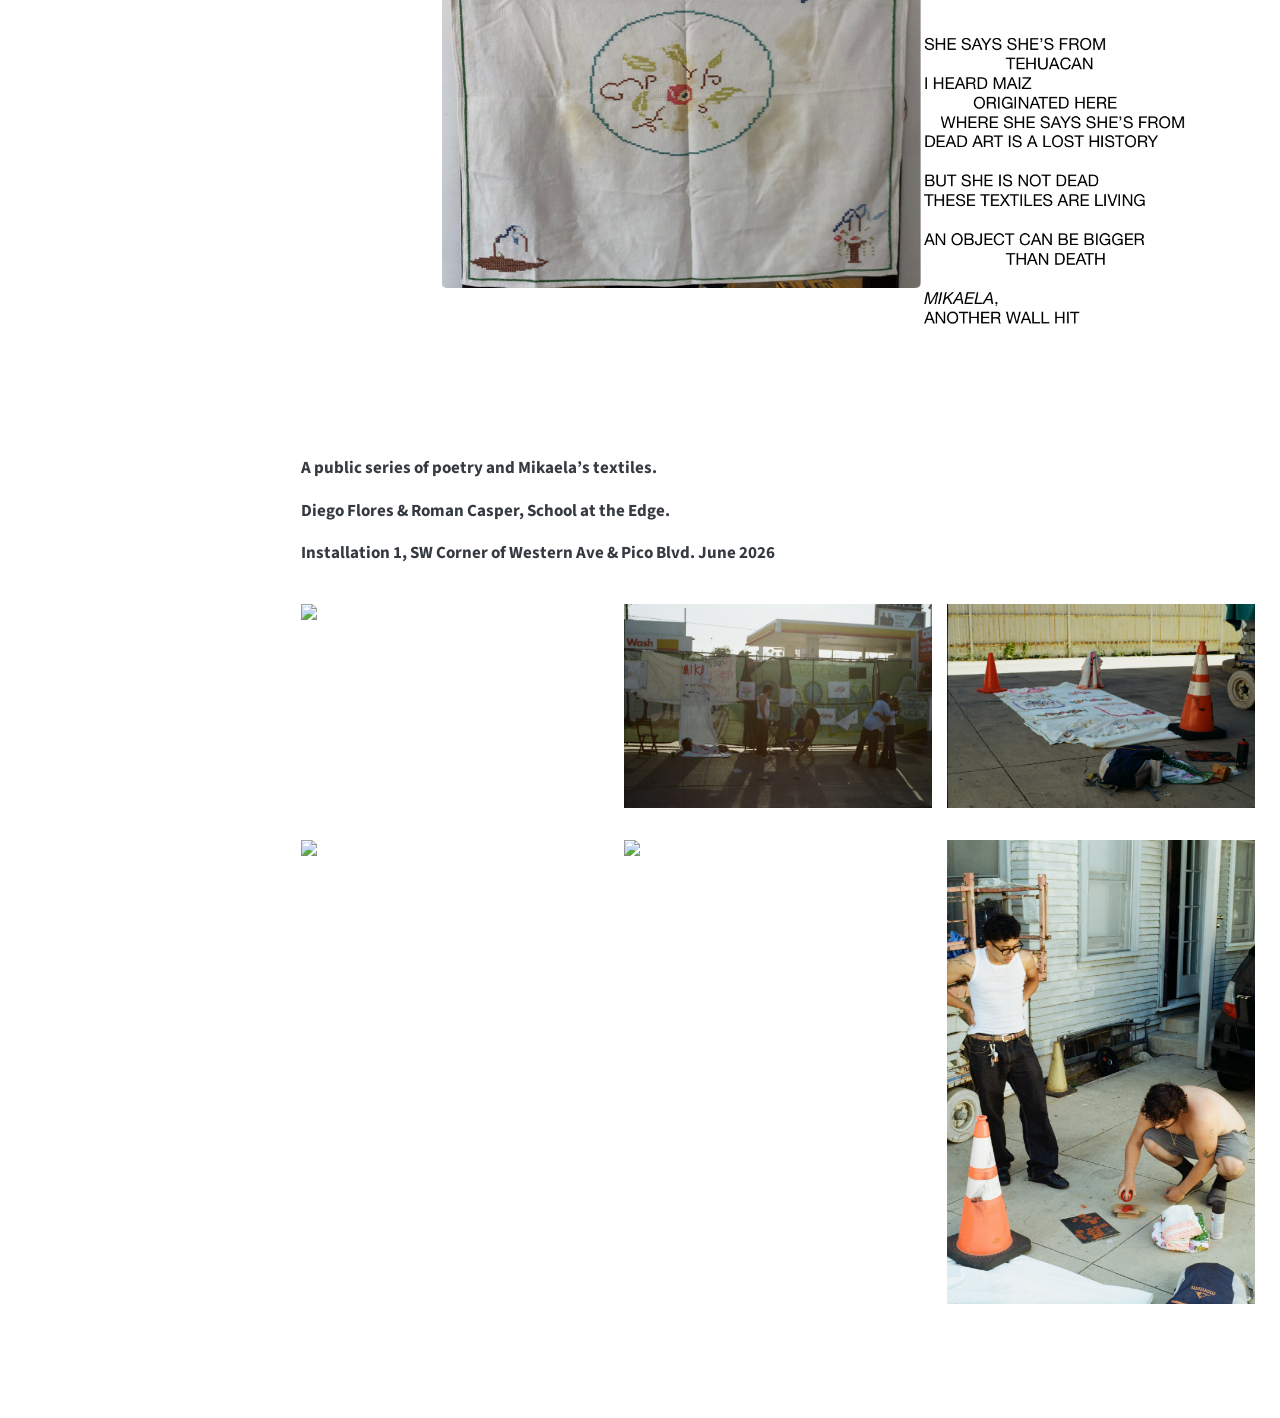
==== commit 0151552c: "Built site for gh-pages" ====
--- a/index.html
+++ b/index.html
@@ -154,8 +154,8 @@
 
 
 
-<div class="wrap-img">
-<p><img src="images/recolor_rep3_fe75ec_00278a.png" class="img-fluid"><br>
+<div class="wrap-img lightbox">
+<p><a href="images/recolor_rep3_fe75ec_00278a.png" class="lightbox" data-gallery="quarto-lightbox-gallery-1"><img src="images/recolor_rep3_fe75ec_00278a.png" class="img-fluid"></a><br>
 <em>I read somewhere that Zapata</em><br>
 <em>stormed into town on horseback</em><br>
 <em>with a banner representing Mother Earth.</em><br>
@@ -166,29 +166,36 @@
 <em>Tonantzin</em>.</p>
 </div>
 <div>
-<p><a href="images/mika.png" class="lightbox" data-gallery="quarto-lightbox-gallery-1"><img src="images/mika.png" class="img-fluid"></a></p>
+<p><a href="images/mika2.png" class="lightbox" data-gallery="quarto-lightbox-gallery-2"><img src="images/mika2.png" class="img-fluid"></a></p>
+</div>
+<p><strong>Mikaela</strong></p>
+<p><strong>Installation 2, 1467 W Sunset Blvd. August 2026</strong></p>
+<p><strong>Diego Flores, Roman Casper, School at the Edge.</strong></p>
+<p><strong>Informed by mother and grandmother. To understand what transpose means.</strong></p>
+<div>
+<p><a href="images/mika.png" class="lightbox" data-gallery="quarto-lightbox-gallery-3"><img src="images/mika.png" class="img-fluid"></a></p>
 </div>
 <p><strong>A public series of poetry and Mikaela’s textiles.</strong></p>
 <p><strong>Diego Flores &amp; Roman Casper, School at the Edge.</strong></p>
 <p><strong>Installation 1, SW Corner of Western Ave &amp; Pico Blvd. June 2026</strong></p>
 <div class="tt-grid">
 <div class="post">
-<p><a href="images/m3.jpg" class="lightbox" data-gallery="quarto-lightbox-gallery-2"><img src="images/m3.jpg" class="img-fluid"></a></p>
+<p><a href="images/m3.jpg" class="lightbox" data-gallery="quarto-lightbox-gallery-4"><img src="images/m3.jpg" class="img-fluid"></a></p>
 </div>
 <div class="post">
-<p><a href="images/m5.jpg" class="lightbox" data-gallery="quarto-lightbox-gallery-3"><img src="images/m5.jpg" class="img-fluid"></a></p>
+<p><a href="images/m5.jpg" class="lightbox" data-gallery="quarto-lightbox-gallery-5"><img src="images/m5.jpg" class="img-fluid"></a></p>
 </div>
 <div class="post">
-<p><a href="images/m6.jpg" class="lightbox" data-gallery="quarto-lightbox-gallery-4"><img src="images/m6.jpg" class="img-fluid"></a></p>
+<p><a href="images/m6.jpg" class="lightbox" data-gallery="quarto-lightbox-gallery-6"><img src="images/m6.jpg" class="img-fluid"></a></p>
 </div>
 <div class="post">
-<p><a href="images/m1.jpg" class="lightbox" data-gallery="quarto-lightbox-gallery-5"><img src="images/m1.jpg" class="img-fluid"></a></p>
+<p><a href="images/m1.jpg" class="lightbox" data-gallery="quarto-lightbox-gallery-7"><img src="images/m1.jpg" class="img-fluid"></a></p>
 </div>
 <div class="post">
-<p><a href="images/m2.jpg" class="lightbox" data-gallery="quarto-lightbox-gallery-6"><img src="images/m2.jpg" class="img-fluid"></a></p>
+<p><a href="images/m2.jpg" class="lightbox" data-gallery="quarto-lightbox-gallery-8"><img src="images/m2.jpg" class="img-fluid"></a></p>
 </div>
 <div class="post">
-<p><a href="images/m4.jpg" class="lightbox" data-gallery="quarto-lightbox-gallery-7"><img src="images/m4.jpg" class="img-fluid"></a></p>
+<p><a href="images/m4.jpg" class="lightbox" data-gallery="quarto-lightbox-gallery-9"><img src="images/m4.jpg" class="img-fluid"></a></p>
 </div>
 </div>
 
@@ -616,7 +623,7 @@
 });
 </script>
 </div> <!-- /content -->
-<script>var lightboxQuarto = GLightbox({"closeEffect":"zoom","descPosition":"bottom","selector":".lightbox","openEffect":"zoom","loop":false});
+<script>var lightboxQuarto = GLightbox({"openEffect":"zoom","loop":false,"selector":".lightbox","closeEffect":"zoom","descPosition":"bottom"});
 (function() {
   let previousOnload = window.onload;
   window.onload = () => {
